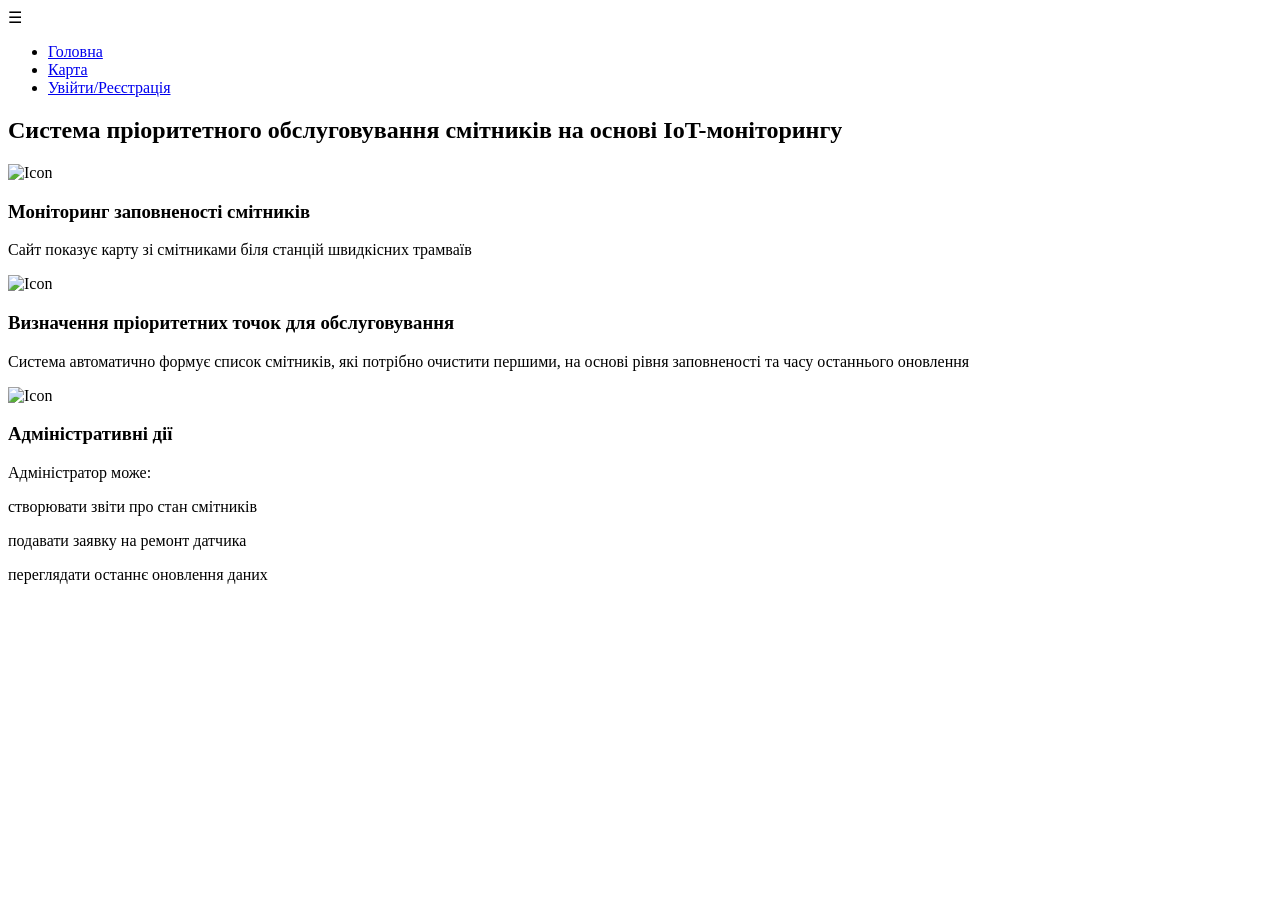
==== index.html @ 0737f5ac "Add files via upload" ====
<!DOCTYPE html>
<html lang="uk">
<head>
    <meta charset="UTF-8">
    <meta name="viewport" content="width=device-width, initial-scale=1.0">
    <title>Система моніторингу смітників</title>
    <link rel="stylesheet" href="CSS/головна1.css">
</head>
<body>

    <header id="main-header">
        <div class="menu-icon">☰</div>
        <nav>
            <ul class="nav-links">
                <li><a href="#" class="btn-nav">Головна</a></li>
                <li><a href="#" class="btn-nav">Карта</a></li>
                <li><a href="авторизація.html" class="btn-nav">Увійти/Реєстрація</a></li>
            </ul>
        </nav>
    </header>

    <section id="hero">
        <div class="hero-overlay">
            <h1>Система пріоритетного обслуговування смітників на основі IoT-моніторингу</h1>
        </div>
    </section>

    <main id="features">
        
        <div class="card">
            <div class="card-header dark-bg">
                <img src="зображення/смітник2.png" alt="Icon" class="icon">
                <h3>Моніторинг заповненості смітників</h3>
            </div>
            <div class="card-body light-bg">
                <p>Сайт показує карту зі смітниками біля станцій швидкісних трамваїв</p>
            </div>
        </div>

        <div class="card">
            <div class="card-header dark-bg">
                <img src="зображення/переробка.png" alt="Icon" class="icon">
                <h3>Визначення пріоритетних точок для обслуговування</h3>
            </div>
            <div class="card-body light-bg">
                <p>Система автоматично формує список смітників, які потрібно очистити першими, на основі рівня заповненості та часу останнього оновлення</p>
            </div>
        </div>

        <div class="card">
            <div class="card-header dark-bg">
                <img src="зображення/адмін.png" alt="Icon" class="icon">
                <h3>Адміністративні дії</h3>
            </div>
            <div class="card-body light-bg">
                <p>Адміністратор може:</p>
                <p>створювати звіти про стан смітників</p>
                <p>подавати заявку на ремонт датчика</p>
                <p>переглядати останнє оновлення даних</p>
            </div>
        </div>

    </main>

</body>
</html>
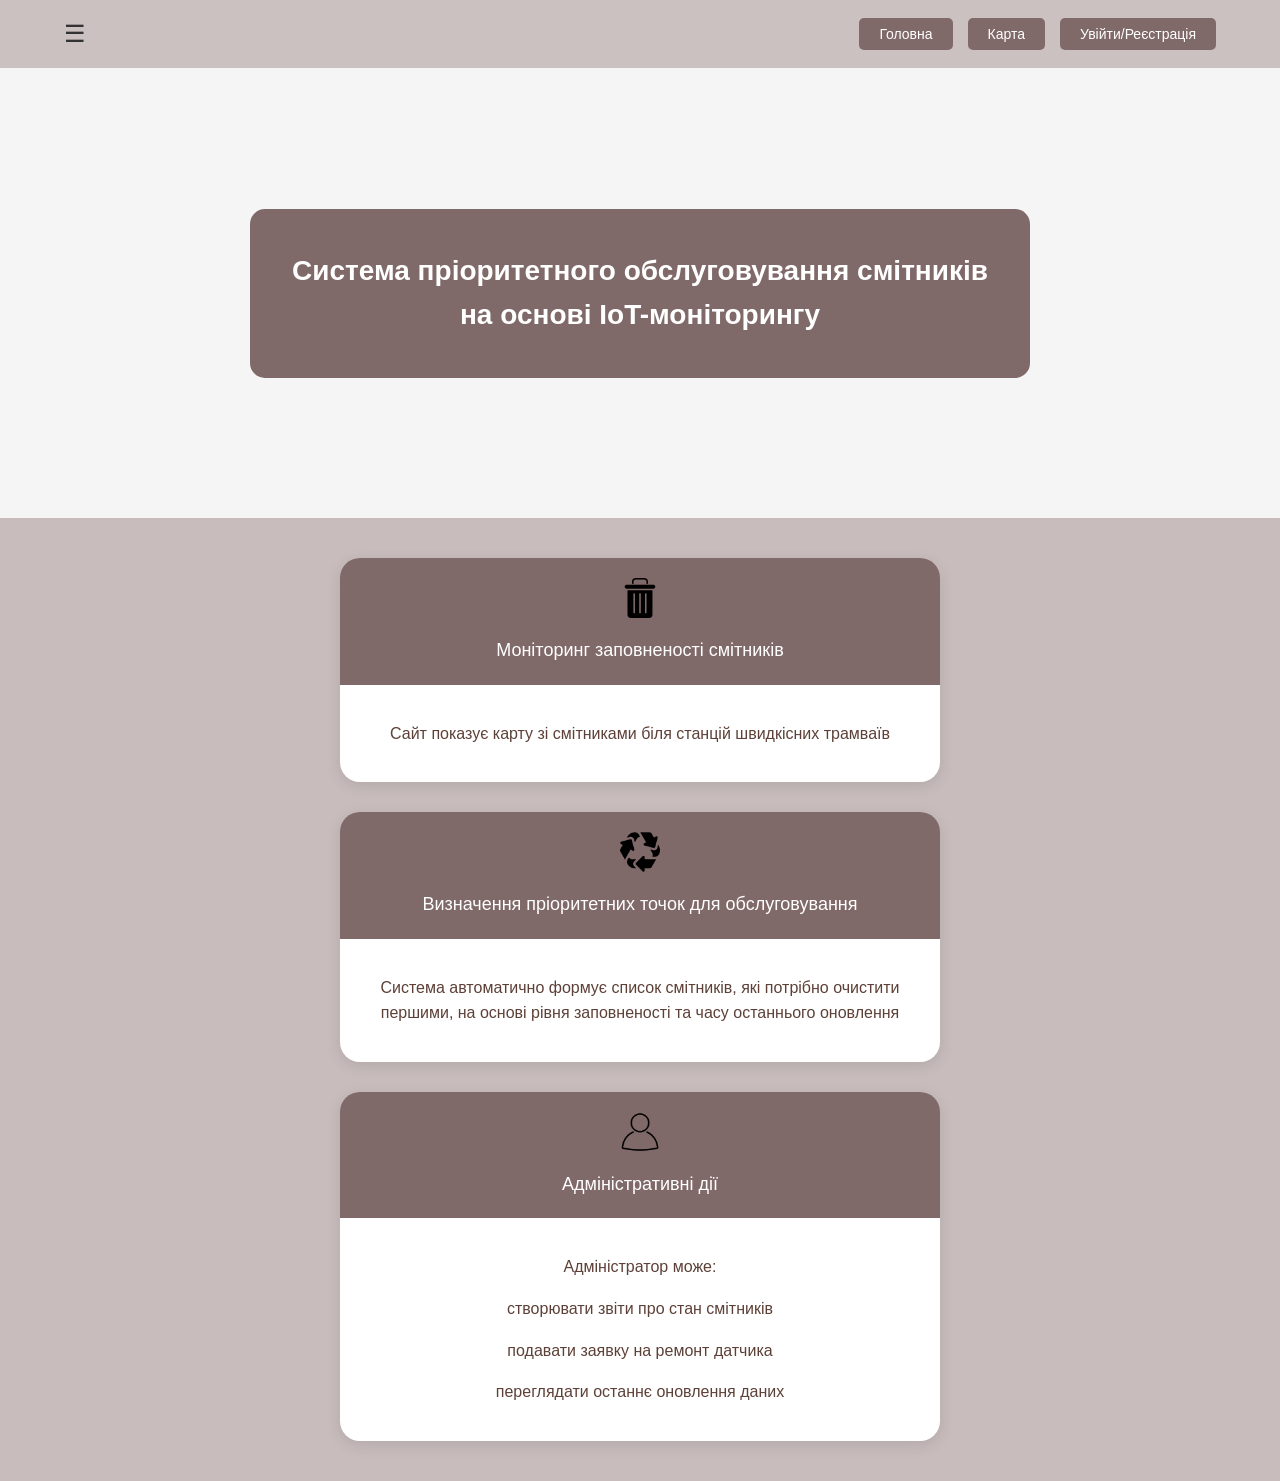
==== commit cec1d6ac: "Fix HTML formatting and update image paths" ====
--- a/index.html
+++ b/index.html
@@ -4,7 +4,7 @@
     <meta charset="UTF-8">
     <meta name="viewport" content="width=device-width, initial-scale=1.0">
     <title>Система моніторингу смітників</title>
-    <link rel="stylesheet" href="CSS/головна1.css">
+    <link rel="stylesheet" href="головна1.css">
 </head>
 <body>
 
@@ -29,7 +29,7 @@
         
         <div class="card">
             <div class="card-header dark-bg">
-                <img src="зображення/смітник2.png" alt="Icon" class="icon">
+                <img src="смітник2.png" alt="Icon" class="icon">
                 <h3>Моніторинг заповненості смітників</h3>
             </div>
             <div class="card-body light-bg">
@@ -39,7 +39,7 @@
 
         <div class="card">
             <div class="card-header dark-bg">
-                <img src="зображення/переробка.png" alt="Icon" class="icon">
+                <img src="переробка.png" alt="Icon" class="icon">
                 <h3>Визначення пріоритетних точок для обслуговування</h3>
             </div>
             <div class="card-body light-bg">
@@ -49,7 +49,7 @@
 
         <div class="card">
             <div class="card-header dark-bg">
-                <img src="зображення/адмін.png" alt="Icon" class="icon">
+                <img src="адмін.png" alt="Icon" class="icon">
                 <h3>Адміністративні дії</h3>
             </div>
             <div class="card-body light-bg">
@@ -63,4 +63,4 @@
     </main>
 
 </body>
-</html>+</html>
--- a/головна1.css
+++ b/головна1.css
@@ -0,0 +1,357 @@
+/* Основні налаштування сторінки */
+body {
+    margin: 0;
+    padding: 0;
+    font-family: 'Segoe UI', Tahoma, Geneva, Verdana, sans-serif;
+    background-color: #f5f5f5; /* Світлий фон сторінки */
+    color: #333;
+    line-height: 1.6;
+}
+
+/* Шапка сайту */
+#main-header {
+    display: flex;
+    justify-content: space-between;
+    align-items: center;
+    padding: 15px 5%;
+    background: rgba(200, 188, 188, 0.9);
+    position: sticky;
+    top: 0;
+    z-index: 1000;
+}
+
+.menu-icon {
+    font-size: 24px;
+    cursor: pointer;
+}
+
+.nav-links {
+    list-style: none;
+    display: flex;
+    gap: 15px;
+    margin: 0;
+}
+
+.nav-links a {
+    text-decoration: none;
+    padding: 8px 20px;
+    border-radius: 5px;
+    font-size: 14px;
+    transition: 0.3s;
+}
+
+.btn-nav {
+    background-color: rgb(128, 105, 105); /* Бежево-коричневий */
+    color: white;
+}
+
+/* Головний екран (Hero) */
+#hero {
+    height: 450px;
+    background: url('C:/Users/oboro/Desktop/школа ПЛ-12/проект/зображення/заставка.jpg') center/cover no-repeat; /* Замініть на ваше фото карти */
+    display: flex;
+    justify-content: center;
+    align-items: center;
+    position: relative;
+}
+
+.hero-overlay {
+    background-color: rgba(128, 105, 105, 1.0); /* Коричневий з прозорістю як на макеті */
+    padding: 40px;
+    max-width: 700px;
+    text-align: center;
+    border-radius: 15px;
+    margin: 0 20px;
+}
+
+.hero-overlay h1 {
+    color: #ffffff;
+    font-size: 28px;
+    margin: 0;
+    font-weight: 700;
+}
+
+/* Секція з картками */
+#features {
+    padding: 40px 5%;
+    display: flex;
+    flex-direction: row; /* Змінено з column на row */
+    justify-content: center; /* Центруємо картки в рядку */
+    flex-wrap: wrap;
+    gap: 30px;
+    background-color: rgb(200, 188, 188);
+}
+
+.card {
+    width: 100%;
+    max-width: 600px;
+    border-radius: 20px;
+    overflow: hidden;
+    box-shadow: 0 4px 15px rgba(0,0,0,0.1);
+}
+
+.card-header {
+    padding: 20px;
+    text-align: center;
+    color: white;
+}
+
+.dark-bg {
+    background-color: rgb(128, 105, 105); /* Колір верхньої частини картки */
+}
+
+.icon {
+    width: 40px;
+    height: auto;
+    margin-bottom: 10px;
+}
+
+.card-header h3 {
+    margin: 0;
+    font-size: 18px;
+    font-weight: 400;
+}
+
+.card-body {
+    padding: 20px;
+    text-align: center;
+    font-size: 16px;
+}
+
+.light-bg {
+    background-color: #ffffff; /* Нижня частина картки */
+    color: #5d4037;
+}
+
+/* Стилі для сторінки реєстрації */
+.auth-container {
+    display: flex;
+    justify-content: center;
+    align-items: center;
+    min-height: calc(100vh - 80px); /* Центрування по висоті мінус висота шапки */
+    background-color: rgb(200, 188, 188); /* Світло-коричневий фон як у features */
+}
+
+.auth-card {
+    background: white;
+    padding: 40px;
+    border-radius: 20px;
+    box-shadow: 0 10px 25px rgba(0,0,0,0.1);
+    width: 100%;
+    max-width: 400px;
+}
+
+.auth-card h2 {
+    text-align: center;
+    color: rgb(128, 105, 105);
+    margin-bottom: 30px;
+}
+
+.form-group {
+    margin-bottom: 20px;
+}
+
+.form-group label {
+    display: block;
+    margin-bottom: 5px;
+    font-size: 14px;
+    font-weight: bold;
+}
+
+.form-group input {
+    width: 100%;
+    padding: 12px;
+    border: 1px solid #ddd;
+    border-radius: 8px;
+    box-sizing: border-box; /* Щоб padding не розширював поле */
+}
+
+.btn-submit {
+    width: 100%;
+    padding: 12px;
+    background-color: rgb(128, 105, 105);
+    color: white;
+    border: none;
+    border-radius: 8px;
+    cursor: pointer;
+    font-size: 16px;
+    transition: 0.3s;
+}
+
+.btn-submit:hover {
+    background-color: #5d4037; /* Темніший відтінок при наведенні */
+}
+
+.auth-footer {
+    text-align: center;
+    margin-top: 20px;
+    font-size: 14px;
+}
+
+.auth-footer a {
+    color: rgb(128, 105, 105);
+    text-decoration: none;
+    font-weight: bold;
+}
+
+/* Посилання "Забули пароль" під полем пароля */
+.forgot-password {
+    text-align: right;
+    margin-top: 5px;
+}
+
+.forgot-password a {
+    font-size: 12px;
+    color: rgb(128, 105, 105);
+    text-decoration: none;
+}
+
+/* Розділювач "або" */
+.auth-divider {
+    text-align: center;
+    margin: 20px 0;
+    position: relative;
+    color: #888;
+    font-size: 14px;
+}
+
+.auth-divider::before, .auth-divider::after {
+    content: "";
+    position: absolute;
+    top: 50%;
+    width: 40%;
+    height: 1px;
+    background-color: #ddd;
+}
+
+.auth-divider::before { left: 0; }
+.auth-divider::after { right: 0; }
+
+/* Кнопка "Увійти", яка замінила текст */
+.btn-alt {
+    display: block;
+    text-align: center;
+    width: 100%;
+    padding: 10px;
+    background-color: transparent;
+    color: rgb(128, 105, 105);
+    border: 2px solid rgb(128, 105, 105);
+    border-radius: 8px;
+    text-decoration: none;
+    font-size: 14px;
+    font-weight: bold;
+    box-sizing: border-box;
+    transition: 0.3s;
+}
+
+.btn-alt:hover {
+    background-color: rgba(128, 105, 105, 0.1);
+}
+
+/* Адаптивність для мобільних */
+@media (max-width: 600px) {
+    #features {
+        flex-direction: column; /* На телефонах знову в стовпчик */
+        align-items: center;
+    }
+
+    .card {
+        max-width: 100%; /* На весь екран мобільного */
+    }
+
+    .nav-links {
+        display: none; 
+    }
+    
+    .hero-overlay h1 {
+        font-size: 20px;
+    }
+}
+
+.map-page-wrapper {
+            display: flex;
+            min-height: calc(100vh - 70px); /* Висота без шапки */
+            background-color: rgb(200, 188, 188); /* Твій колір фону з CSS */
+        }
+
+        /* Ліва панель з Figma */
+        .map-sidebar {
+            width: 220px;
+            background-color: #FFF4F2;
+            padding: 25px 15px;
+            display: flex;
+            flex-direction: column;
+            gap: 15px;
+            border-right: 1px solid #ddd;
+        }
+
+        .side-btn {
+            background-color: #e8dede;
+            border: none;
+            padding: 12px;
+            border-radius: 8px;
+            color: #5d4037;
+            font-size: 13px;
+            font-weight: bold;
+            cursor: pointer;
+            box-shadow: 2px 2px 5px rgba(0,0,0,0.1);
+            transition: 0.3s;
+            text-align: left;
+        }
+
+        .side-btn:hover {
+            background-color: rgb(128, 105, 105);
+            color: white;
+        }
+
+        /* Контейнер карти */
+        .map-display {
+            flex-grow: 1;
+            display: flex;
+            justify-content: center;
+            align-items: flex-start;
+            padding: 20px;
+            overflow: auto;
+        }
+
+        .map-relative-container {
+            position: relative; /* База для точок */
+            background: white;
+            padding: 10px;
+            border-radius: 10px;
+            box-shadow: 0 5px 15px rgba(0,0,0,0.2);
+        }
+
+        .map-relative-container img {
+            display: block;
+            max-width: 1000px; /* Можна регулювати залежно від розміру фото */
+            height: auto;
+        }
+
+        /* Стилі точок (датчиків) */
+        .dot {
+            position: absolute;
+            width: 16px;
+            height: 16px;
+            border-radius: 50%;
+            border: 2px solid white;
+            box-shadow: 0 0 8px rgba(0,0,0,0.4);
+            cursor: pointer;
+            transition: transform 0.2s, background-color 0.5s;
+            z-index: 5;
+        }
+
+        .dot:hover {
+            transform: scale(1.4);
+        }
+
+        /* Кольори статусів */
+        .status-empty { background-color: #2ecc71; }  /* Зелений */
+        .status-medium { background-color: #f1c40f; } /* Жовтий */
+        .status-full { background-color: #e74c3c; }
+        .status-problem { background-color: #D3D3D3; }   /* Червоний */
+
+        /*@media (max-width: 800px) {
+            .map-page-wrapper { flex-direction: column; }
+            .map-sidebar { width: 100%; box-sizing: border-box; }
+        }*/
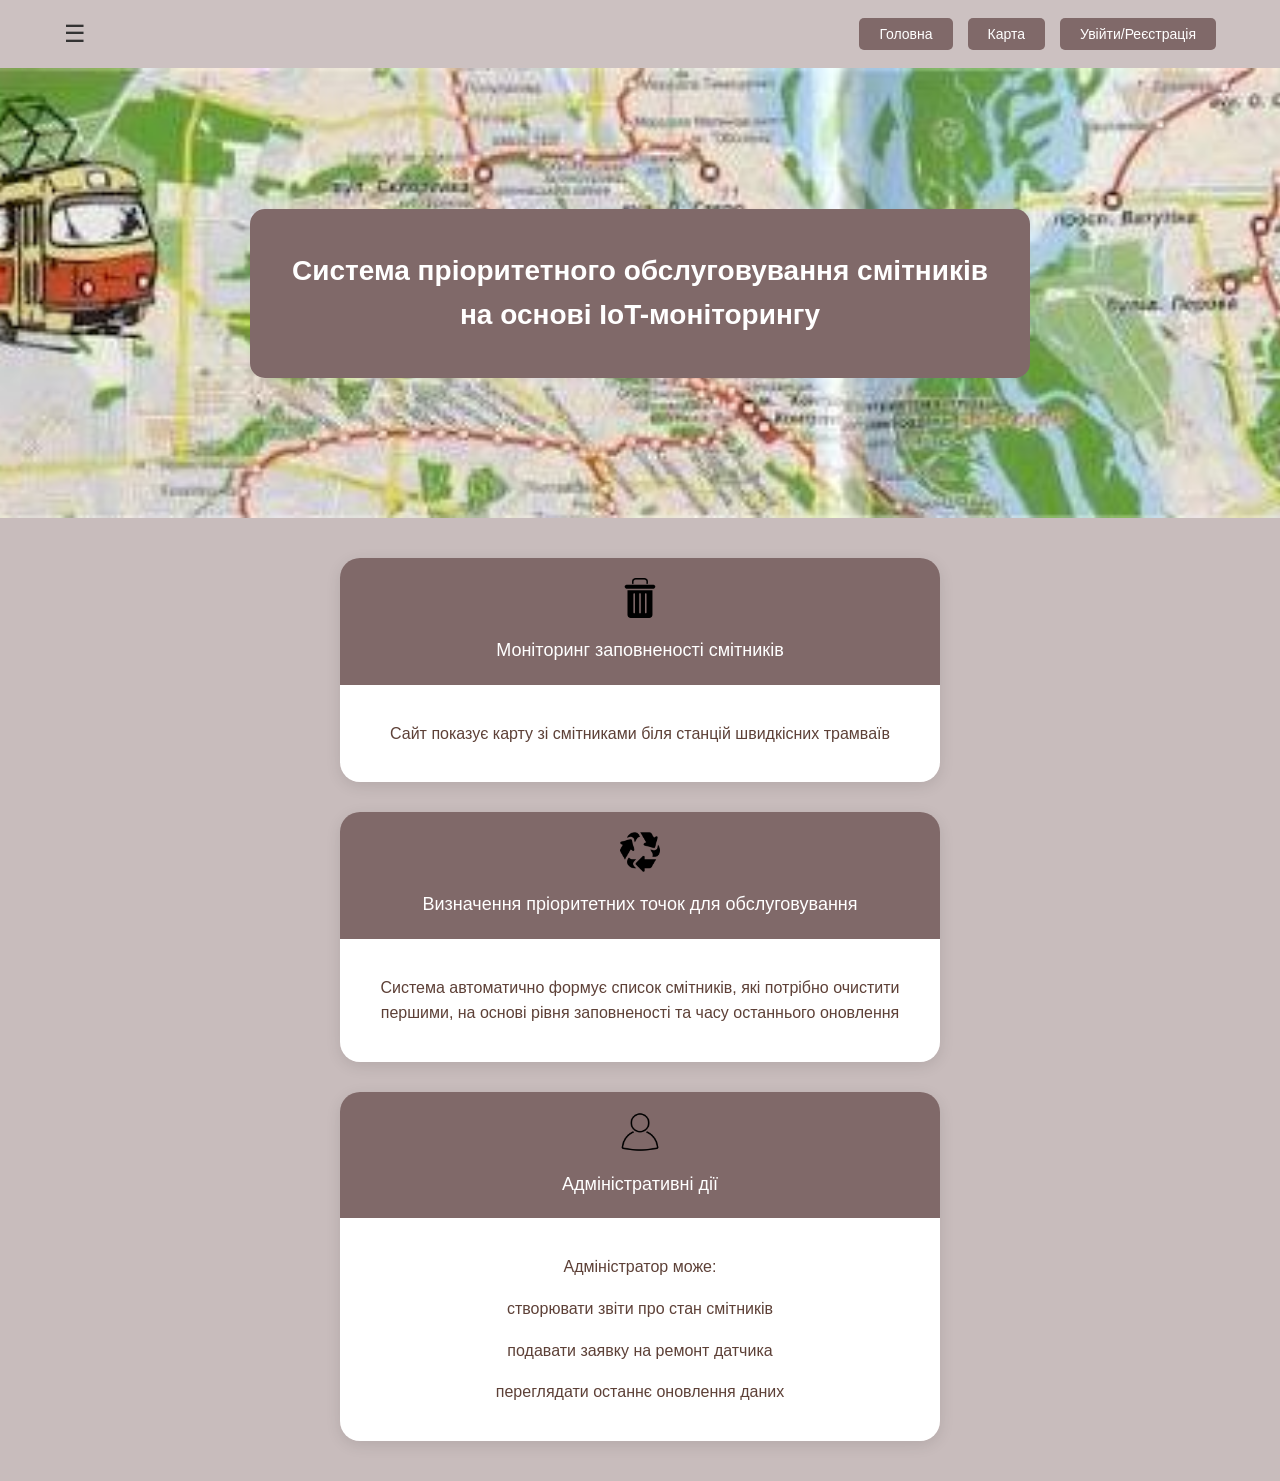
==== commit 8eed624f: "Fix HTML structure and update links" ====
--- a/index.html
+++ b/index.html
@@ -13,7 +13,7 @@
         <nav>
             <ul class="nav-links">
                 <li><a href="#" class="btn-nav">Головна</a></li>
-                <li><a href="#" class="btn-nav">Карта</a></li>
+                <li><a href="карта.html" class="btn-nav">Карта</a></li>
                 <li><a href="авторизація.html" class="btn-nav">Увійти/Реєстрація</a></li>
             </ul>
         </nav>
--- a/головна1.css
+++ b/головна1.css
@@ -48,7 +48,7 @@
 /* Головний екран (Hero) */
 #hero {
     height: 450px;
-    background: url('C:/Users/oboro/Desktop/школа ПЛ-12/проект/зображення/заставка.jpg') center/cover no-repeat; /* Замініть на ваше фото карти */
+    background: url('заставка.jpg') center/cover no-repeat; /* Замініть на ваше фото карти */
     display: flex;
     justify-content: center;
     align-items: center;
@@ -320,6 +320,7 @@
             padding: 10px;
             border-radius: 10px;
             box-shadow: 0 5px 15px rgba(0,0,0,0.2);
+            user-select: none;
         }
 
         .map-relative-container img {
@@ -337,7 +338,7 @@
             border: 2px solid white;
             box-shadow: 0 0 8px rgba(0,0,0,0.4);
             cursor: pointer;
-            transition: transform 0.2s, background-color 0.5s;
+            transition: none;
             z-index: 5;
         }
 
@@ -354,4 +355,103 @@
         /*@media (max-width: 800px) {
             .map-page-wrapper { flex-direction: column; }
             .map-sidebar { width: 100%; box-sizing: border-box; }
-        }*/+        }*/
+
+/* 1. Контейнер для кастомного списку */
+.custom-dropdown {
+    width: 100%;
+    background-color: #ffffff;
+    border-radius: 12px;
+    overflow: hidden; 
+    box-shadow: 0 4px 10px rgba(0, 0, 0, 0.05);
+    margin-bottom: 15px; /* Відступ, який штовхає кнопку "Звіт" */
+    transition: all 0.3s ease;
+}
+
+/* 2. Шапка списку (замість кнопки) */
+.dropdown-header {
+    padding: 12px 15px;
+    display: flex;
+    justify-content: space-between;
+    align-items: center;
+    cursor: pointer;
+    font-size: 13px;
+    font-weight: bold;
+    color: #5d4037;
+    background-color: #e8dede; /* Твій колір кнопок */
+    transition: background 0.3s;
+}
+
+.dropdown-header:hover {
+    background-color: #d8cdcd;
+}
+
+/* 3. Список, який з'являється всередині панелі */
+.dropdown-list {
+    display: none; /* Сховано, поки не натиснули */
+    max-height: 250px;
+    overflow-y: auto;
+    border-top: 1px solid #eee;
+}
+
+/* 4. Клас, який активується через JS при кліку */
+.custom-dropdown.active .dropdown-list {
+    display: block; /* Тепер список розгортається і розсуває панель */
+}
+
+/* 5. Стиль кожного пункту (станції) */
+.dropdown-item {
+    padding: 10px 15px;
+    font-size: 13px;
+    cursor: pointer;
+    transition: background 0.2s;
+    display: flex;
+    align-items: center;
+    gap: 10px;
+    border-bottom: 1px solid #fafafa;
+    color: #5d4037;
+}
+
+.dropdown-item:hover {
+    background-color: #fff5f2;
+}
+
+.dropdown-item:last-child {
+    border-bottom: none;
+}
+/* Стилі випливаючого вікна */
+.info-popup {
+    display: none; /* Сховано за замовчуванням */
+    position: absolute;
+    z-index: 1001;
+    background: white;
+    padding: 15px;
+    border-radius: 12px;
+    box-shadow: 0 10px 25px rgba(0,0,0,0.2);
+    width: 200px;
+    pointer-events: auto;
+}
+
+.popup-content h3 {
+    margin: 0 0 10px 0;
+    font-size: 16px;
+    color: #5d4037;
+}
+
+.popup-content p {
+    margin: 5px 0;
+    font-size: 13px;
+}
+
+.close-popup {
+    position: absolute;
+    top: 5px;
+    right: 10px;
+    font-size: 20px;
+    cursor: pointer;
+    color: #888;
+}
+
+.close-popup:hover {
+    color: #000;
+}
